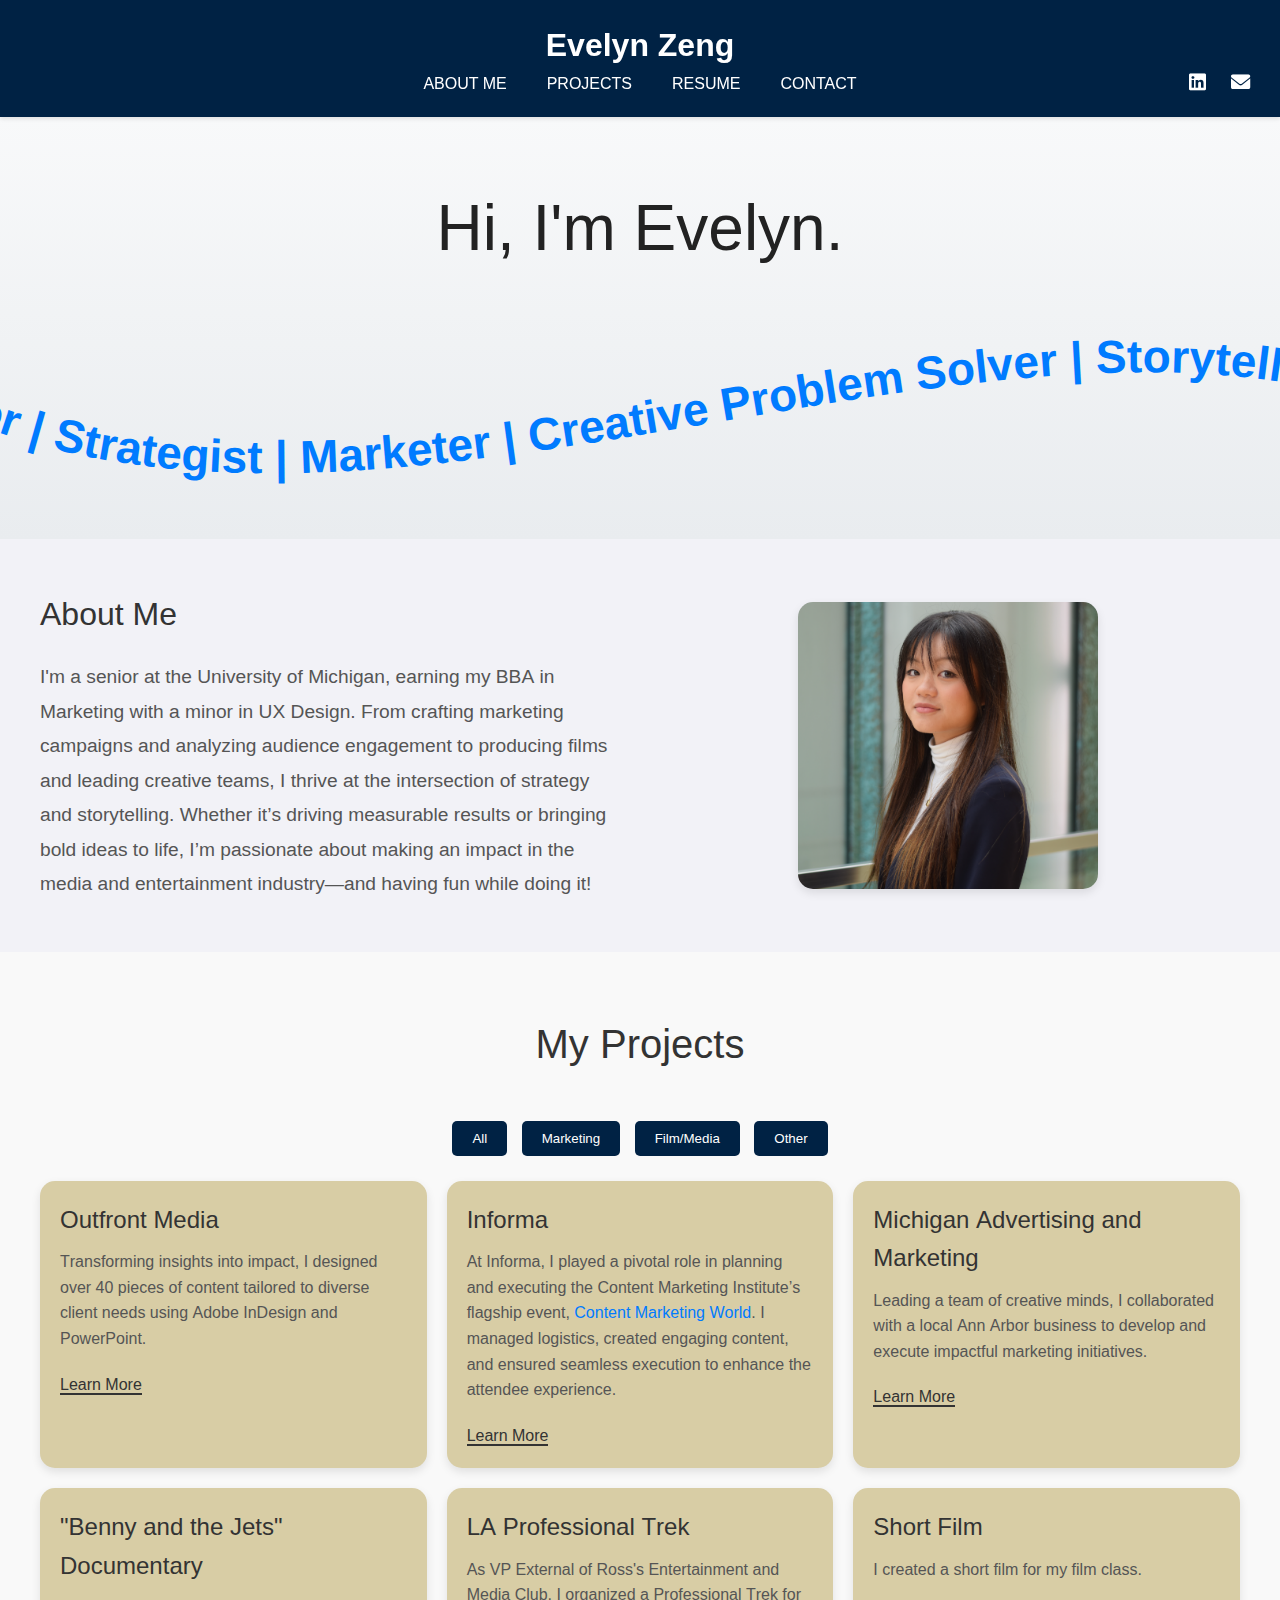
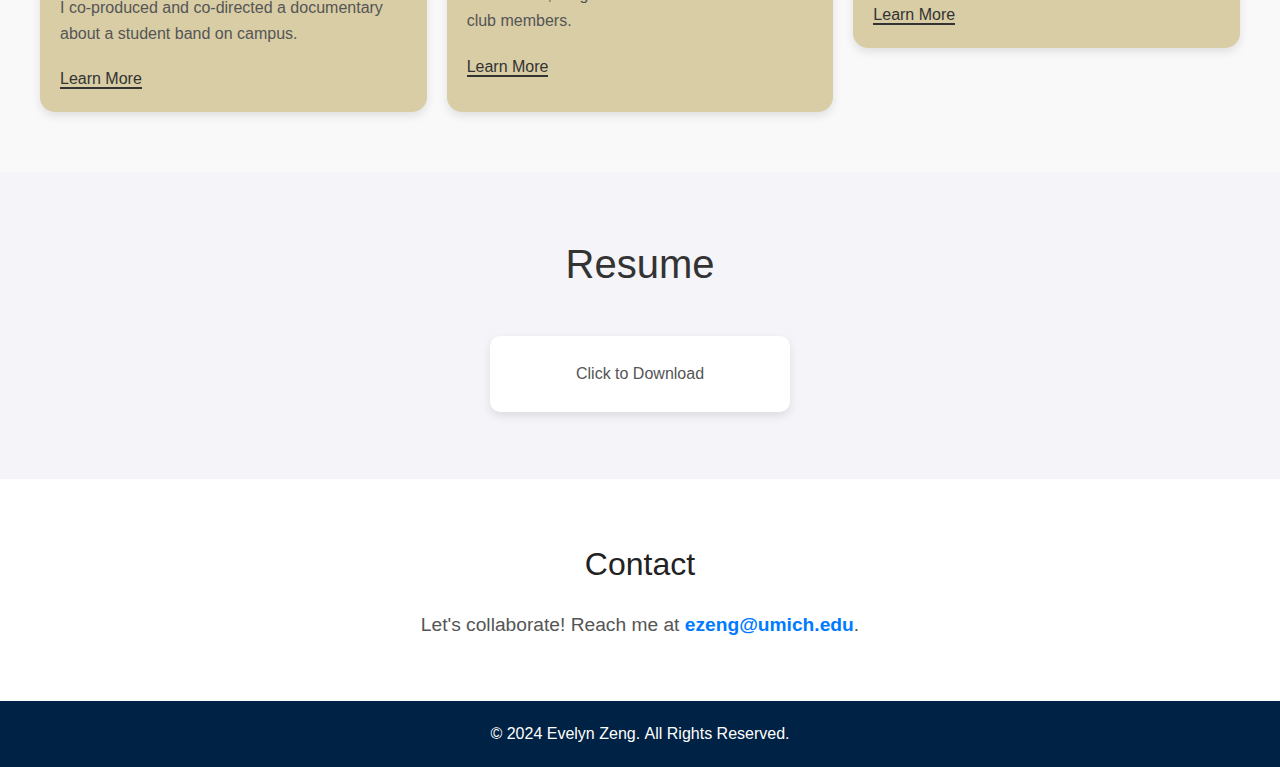
==== index.html @ fd8e6e6c "Add files via upload" ====
<!DOCTYPE html>
<html lang="en">
<head>
    <meta charset="UTF-8">
    <meta name="viewport" content="width=device-width, initial-scale=1.0">
    <title>Evelyn Zeng Portfolio</title>
    <link rel="stylesheet" href="css/html5reset.css">
    <link rel="stylesheet" href="css/style.css">
    <link rel="stylesheet" href="https://cdnjs.cloudflare.com/ajax/libs/font-awesome/6.0.0/css/all.min.css">
</head>
<body>
    <!-- Header Section -->
    <header class="site-header">
        <div class="container">
            <h1 class="logo">Evelyn Zeng</h1>
            <nav class="nav-links">
                <div class="nav-center">
                    <a href="#aboutme">About Me</a>
                    <a href="#projects">Projects</a>
                    <a href="#resume">Resume</a>
                    <a href="#contact">Contact</a>
                </div>
                <div class="nav-right">
                    <a href="https://www.linkedin.com/in/zengevelyn" target="_blank">
                        <i class="fab fa-linkedin"></i>
                    </a>
                    <a href="mailto:ezeng@umich.edu">
                        <i class="fas fa-envelope"></i>
                    </a>
                </div>
            </nav>
        </div>
    </header>

    <!-- Hero Section -->
    <section class="hero">
        <div class="container">
            <h2 class="intro-text">Hi, I'm Evelyn.  </h2>
            <h3 class="role">
                <svg class="marquee" viewBox="0 -20 500 80" xmlns="http://www.w3.org/2000/svg">
                    <path
                        id ="curve"
                        d="M-50,30 C125,120 375,-20 550,30"
                        fill="transparent"
                      
                    />
                    <text>
                        <textPath id="marquee-path" href="#curve" startOffset="0">
                            Storyteller | Strategist | Marketer | Creative Problem Solver | Storyteller | Strategist | Marketer | Creative Problem Solver | Storyteller | Strategist | Marketer | Creative Problem Solver | Storyteller | Strategist | Marketer | Creative Problem Solver
                        </textPath>
                    </text>
                </svg>
            </h3>
        </div>
    </section>

    <!-- About Me Section -->
    <section id="aboutme" class="aboutme-section">
        <div class="aboutme-container">
            <div class="aboutme-text">
                <h2>About Me</h2>
                <p> I'm a senior at the University of Michigan, earning my BBA in Marketing with a minor in UX Design. From crafting marketing campaigns and analyzing audience engagement to producing films and leading creative teams, I thrive at the intersection of strategy and storytelling. Whether it’s driving measurable results or bringing bold ideas to life, I’m passionate about making an impact in the media and entertainment industry—and having fun while doing it! </p>
        
            </div>
            <div class="aboutme-image" data-ref="mixitup-item">
                <img src="../images/ZengEvelyn_Headshot.png" alt="Evelyn Zeng headshot">
            </div>
        </div>   
    </section>
    
    

    <!-- Portfolio Section -->
    <section id="projects" class="projects-section">
        <div class="container">
            <h2 class="section-title">My Projects</h2>
            <div class="filter-controls">
                <button type="button" class="filter-btn" data-filter="all">All</button>
                <button type="button" class="filter-btn" data-filter=".marketing">Marketing</button>
                <button type="button" class="filter-btn" data-filter=".film">Film/Media</button>
                <button type="button" class="filter-btn" data-filter=".other">Other</button>
            </div>
            <div class="project-grid">
                <!-- Project 1 -->
                <div class="project-card mix marketing">
                    <h3 class="project-title">Outfront Media</h3>
                    <p class="project-description">
                        Transforming insights into impact, I designed over 40 pieces of content tailored to diverse client needs using Adobe InDesign and PowerPoint.                     </p>
                    <a href="outfront-media.html" class="learn-more">Learn More</a>
                </div>
                 <!-- Project 2 -->
                <div class="project-card mix marketing">
                    <h3 class="project-title">Informa</h3>
                    <p class="project-description">
                        At Informa, I played a pivotal role in planning and executing the Content Marketing Institute’s flagship event,  <a href="https://www.contentmarketingworld.com" target="_blank" rel="noopener noreferrer">Content Marketing World</a>. I managed logistics, created engaging content, and ensured seamless execution to enhance the attendee experience.                     </p>
                    <a href="informa.html" class="learn-more">Learn More</a>
                </div>
                <!-- Project 3 -->
                <div class="project-card mix marketing">
                    <h3 class="project-title">Michigan Advertising and Marketing</h3>
                    <p class="project-description">
                        Leading a team of creative minds, I collaborated with a local Ann Arbor business to develop and execute impactful marketing initiatives.                     </p>
                    <a href="mam.html" class="learn-more">Learn More</a>
                </div>
                    <!-- Film Project -->
                <div class="project-card mix film">
                    <h3 class="project-title">"Benny and the Jets" Documentary</h3>
                    <p class="project-description">I co-produced and co-directed a documentary about a student band on campus.</p>
                    <a href="documentary.html" class="learn-more">Learn More</a>
                </div>
                   <!-- EMC Project -->
                   <div class="project-card mix other">
                    <h3 class="project-title">LA Professional Trek</h3>
                    <p class="project-description">As VP External of Ross's Entertainment and Media Club, I organized a Professional Trek for club members.</p>
                    <a href="latrek.html" class="learn-more">Learn More</a>
                </div>
                <div>
                   <!-- Short Film Project -->
                   <div class="project-card mix film">
                    <h3 class="project-title">Short Film</h3>
                    <p class="project-description">I created a short film for my film class.</p>
                    <a href="shortfilm.html" class="learn-more">Learn More</a>
                </div>
            </div>
        </div>         
    </section>

    <!-- Resume Section -->
    <section id="resume" class="resume-section">
        <div class="container">
            <h2>Resume</h2>
            <!-- Resume Preview Button -->
            <a href="../resume/Zeng_Evelyn_Resume.pdf" download="Zeng_Evelyn_Resume.pdf" class="resume-preview">
                <div class="resume-preview-content">
                    <p>Click to Download</p>
                </div>
            </a>
        </div>
    </section>

    <!-- Contact Section -->
    <section id="contact">
        <h2>Contact</h2>
        <p>Let's collaborate! Reach me at <a href="mailto:ezeng@umich.edu">ezeng@umich.edu</a>.</p>
    </section>

    <!-- Footer -->
    <footer class="site-footer">
        <div class="container">
            <p>&copy; 2024 Evelyn Zeng. All Rights Reserved.</p>
        </div>
    </footer>


<!-- JavaScript -->
<script>
    //smooth scrolling that also offsets for sticky header//
    document.querySelectorAll('a[href^="#"]').forEach(anchor => {
        anchor.addEventListener("click", function (e) {
            e.preventDefault();
            const targetId = this.getAttribute("href").substring(1);
            const targetElement = document.getElementById(targetId);
            const offset = document.querySelector('.site-header').offsetHeight; // Header height
            const elementPosition = targetElement.getBoundingClientRect().top + window.scrollY - offset;

            window.scrollTo({
                top: elementPosition,
                behavior: "smooth",
            });
        });
    });
</script>

<script>
    // Initialize MixItUp for the headshot animation
    var mixer = mixitup('.aboutme-container', {
        animation: {
            duration: 700, // Animation duration in milliseconds
            effects: 'fade scale(0.8)', // Fade and scale animation
            easing: 'ease-in-out', // Easing effect
        },
        callbacks: {
            onMixStart: function(state, futureState) {
                // Add `mixitup-active` class to trigger CSS transitions
                document.querySelectorAll('.aboutme-image img').forEach(img => {
                    img.classList.add('mixitup-active');
                });
            },
        },
    });
</script>
<script>
    document.addEventListener("DOMContentLoaded", function () {
        // Select the image you want to animate
        const image = document.querySelector('.aboutme-image img');

        // Create an Intersection Observer
        const observer = new IntersectionObserver(
            (entries) => {
                entries.forEach((entry) => {
                    if (entry.isIntersecting) {
                        // Add the animation class when the section is visible
                        image.classList.add('mixitup-active');
                    } else {
                        // Remove the animation class when the section is not visible
                        image.classList.remove('mixitup-active');
                    }
                });
            },
            {
                threshold: 0.5, // Trigger when 50% of the section is visible
            }
        );

        // Observe the section containing the image
        const aboutMeSection = document.querySelector('.aboutme-section');
        observer.observe(aboutMeSection);
    });
</script>
<script>
    document.addEventListener("DOMContentLoaded", () => {
        const textPath = document.querySelector("#marquee-path");
        let offset = 0; // Initial startOffset value

        // Function to animate the text along the path
        function animateTextPath() {
            offset -=.2; // Increase the offset to move the text
            if (offset < -100) {
                offset = 0; // Reset offset to create a loop
            }
            textPath.setAttribute("startOffset", `${offset}%`);
            requestAnimationFrame(animateTextPath); // Keep animating
        }

        animateTextPath(); // Start the animation
    });
</script>
<script>
    document.addEventListener("DOMContentLoaded", function () {
        // Initialize MixItUp
        var container = document.querySelector('.project-grid');
        var mixer = mixitup(container, {
            selectors: {
                target: '.project-card'
            },
            animation: {
                duration: 300
            }
        });

        // Add active state to filter buttons
        const filterButtons = document.querySelectorAll('.filter-btn');
        filterButtons.forEach((button) => {
            button.addEventListener('click', function () {
                document.querySelector('.filter-btn.active')?.classList.remove('active');
                button.classList.add('active');
            });
        });
    });
</script>

<script src="js/mixitup.min.js"></script>

</body>
</html>
---- css/style.css ----
/* General Styles */
body {
    font-family:'Gill Sans', 'Gill Sans MT', Calibri, 'Trebuchet MS', sans-serif;
    margin: 0;
    padding: 0;
    line-height: 1.6;
    color: #333;
    background-color: #f9f9f9;
}

html {
    scroll-behavior: smooth;
}

h1{
    color: white;
}

h2, h3 {
    margin: 0;
    color: #222;
}

a {
    text-decoration: none;
    color: #007BFF;
}
a:hover {
    text-decoration: underline;
}

/* Container */
.container {
    max-width: 1200px;
    margin: 0 auto;
    padding: 0 20px;
}

/* Header */
.site-header {
    background-color: #002244;
    color: white;
    padding: 20px 0;
    text-align: center;
    position: sticky;
    top: 0;
    z-index: 1000;
    box-shadow: 0 2px 4px rgba(0, 0, 0, 0.1);
}
.site-header .logo {
    font-size: 2rem;
    font-weight: bold;
}
.nav-links {
    display: flex; /* Arrange navigation items in a row */
    justify-content: space-between; /* Center navigation items */
    align-items: center; /* Align items vertically */
    gap: 15px; /* Add spacing between items */
}

.nav-center {
    display: flex; /* Group the center links */
    justify-content: center; /* Center the links */
    flex: 1; /* Take up available space */
    gap: 20px; /* Add spacing between links */
}

.nav-right {
    position: absolute;
    right: 20px;
    display: flex; /* Group the right icons */
    justify-content: flex-end; /* Push icons to the far right */
    gap: 5px; /* Add spacing between icons */
}

.nav-links a {
    margin: 0 10px;
    font-size: 1rem;
    color: white; /* White text and icon color */
    text-transform: uppercase;
    text-decoration: none;
    transition: color 0.3s ease;
}

.nav-links a i {
    font-size: 1.2rem; /* Icon size */
}

.nav-links a:hover {
    color: #FFA500; /* Change color on hover */
}

/* Hero Section */
.hero {
    background: linear-gradient(to bottom, #f8f9fa, #e9ecef);
    text-align: center;
    padding: 60px 20px;
}
.hero .intro-text {
    font-size: 4rem;
    color: #222;
}

.marquee {
    font-size: 1.2rem; /* Adjust font size */
    fill: #007BFF; /* Text color */
   
}

.marquee textPath {
    animation: scroll-text cubic-bezier(0.165, 0.84, 0.44, 1) linear infinite; /* Adjust duration and speed */
}


svg {
    overflow:visible;
    width: 100%;
}


text {
    font-family: 'Gill Sans', 'Gill Sans MT', Calibri, 'Trebuchet MS', sans-serif;
    font-weight: bold;
    animation: textMove 10s linear infinite;
}




/* About Me Section */
.aboutme-section {
    background-color: #f2f2f7; /* Light background color for contrast */
    padding: 50px 20px; /* Space around the section */
}

.aboutme-container {
    display: flex; /* Flexbox layout for side-by-side alignment */
    align-items: center; /* Vertically align text and image */
    justify-content: space-between; /* Space between text and image */
    max-width: 1200px; /* Set max width for the section */
    margin: 0 auto; /* Center the container */
    gap: 30px; /* Add spacing between the text and image */
}

.aboutme-text {
    flex: 1; /* Allow the text content to take up half of the space */
    max-width: 600px; /* Prevent text from stretching too wide */
}

.aboutme-text h2 {
    font-size: 2rem;
    color: #333;
    margin-bottom: 20px;
}

.aboutme-text p {
    font-size: 1.2rem;
    color: #555;
    line-height: 1.8;
    font-kerning: none;
}

.aboutme-image {
    flex: 1; /* Allow the image to take up the other half of the space */
    display: flex;
    justify-content: center; /* Center the image horizontally */
}

.aboutme-image img {
    width: 300px; /* Adjust the size of the image */
    height: auto; /* Maintain aspect ratio */
    border-radius: 15px; /* Add rounded corners to the image */
    box-shadow: 0 4px 10px rgba(0, 0, 0, 0.1); /* Subtle shadow for depth */
    opacity: 0; /* Initially hidden */
    transform: scale(0.8); /* Initially smaller */
    transition: opacity 0.7s ease, transform 0.7s ease; /* Smooth animation */
}

.aboutme-image img.mixitup-active {
    opacity: 1; /* Fully visible */
    transform: scale(1); /* Restore to original size */
}

/* Portfolio Section */
.projects-section {
    background-color: #f9f9f9; /* Light background */
    padding: 60px 20px;
}

.container {
    max-width: 1200px;
    margin: 0 auto;
    text-align: center;
}

.section-title {
    font-size: 2.5rem;
    color: #333;
    margin-bottom: 40px;
}

.project-grid {
    display: grid;
    grid-template-columns: repeat(auto-fit, minmax(300px, 1fr)); /* Responsive grid layout */
    gap: 20px;
    justify-content: center;
}

.project-card {
    background-color: #d8cda5; /* Match the card's background color */
    border-radius: 15px;
    padding: 20px;
    box-shadow: 0 4px 10px rgba(0, 0, 0, 0.1);
    text-align: left;
    transition: transform 0.3s, box-shadow 0.3s;
    font-kerning: none;
}

.project-card:hover {
    transform: translateY(-5px); /* Subtle lift effect on hover */
    box-shadow: 0 8px 20px rgba(0, 0, 0, 0.15);
}

.project-title {
    font-size: 1.5rem;
    color: #333;
    margin-bottom: 10px;
}

.project-description {
    font-size: 1rem;
    color: #555;
    line-height: 1.6;
    margin-bottom: 20px;
}

/* Project Page Styling */
.project-page {
    max-width: 1200px;
    margin: 0 auto;
    padding: 20px;
    font-family: 'Gill Sans', 'Gill Sans MT', Calibri, 'Trebuchet MS', sans-serif;
}

.project-highlight h2 {
    text-align: center;
    font-size: 2rem;
    margin-bottom: 20px;
    color: #333;
}

.project-visual img {
    width: 80%; /* Start with a relative width for mobile devices */
    height: auto; /* Maintain aspect ratio */
    margin: 0 auto; /* Center the logo */
    display: block;
}

@media (min-width: 768px) {
    .project-visual img{
        width: 60%; /* Adjust for tablets */
    }
}

@media (min-width: 1024px) {
    .project-visual img {
        width: 40%; /* Adjust for larger screens */
    }
}

.project-details {
    display: flex;
    justify-content: space-around;
    gap: 30px;
    text-align: center;
    margin-top: 20px;
}

.project-details div {
    flex: 1;
}

.project-details h3 {
    font-size: 1.2rem;
    margin-bottom: 10px;
    color: #555;
}

.project-details p,
.project-details ul {
    font-size: 1rem;
    color: #333;
}

.project-details ul {
    list-style: none;
    padding: 0;
}

.project-details li {
    margin-bottom: 10px;
}

.back-to-projects {
    display: block;
    text-align: center;
    margin: 30px auto;
    text-decoration: none;
    color: #007BFF;
    font-size: 1.2rem;
    border: 1px solid #007BFF;
    padding: 10px 20px;
    border-radius: 5px;
    transition: background-color 0.3s, color 0.3s;
}

.back-to-projects:hover {
    background-color: #007BFF;
    color: #fff;
}


.learn-more {
    font-size: 1rem;
    color: #333;
    text-decoration: none;
    border-bottom: 2px solid #333; /* Underline effect */
    transition: color 0.3s, border-bottom 0.3s;
}

.learn-more:hover {
    color: #555;
    border-bottom: 2px solid #555; /* Darken underline on hover */
}

/* Filter Buttons */
.filter-controls {
    text-align: center;
    margin-bottom: 20px;
}

.filter-btn {
    padding: 10px 20px;
    margin: 5px;
    border: none;
    background-color: #002244;
    color: white;
    cursor: pointer;
    border-radius: 5px;
    transition: background-color 0.3s ease;
}

.filter-btn:hover {
    background-color: #ffa500;
}

.filter-btn.active {
    background-color: #ffa500;
    color: black;
}


/* Resume Section */
.resume-section {
    background-color: #f4f4f9; /* Light background for contrast */
    padding: 60px 20px;
    text-align: center;
}

.resume-section h2 {
    font-size: 2.5rem;
    color: #333;
    margin-bottom: 40px;
}

.resume-preview {
    display: inline-block;
    text-decoration: none;
    color: inherit; /* Inherit text color */
    border-radius: 10px; /* Rounded corners */
    box-shadow: 0 4px 10px rgba(0, 0, 0, 0.1); /* Subtle shadow */
    overflow: hidden;
    transition: transform 0.3s, box-shadow 0.3s;
    background-color: #fff; /* White background for the preview */
    width: 300px; /* Fixed width for the card */
    cursor: pointer;
}

.resume-preview:hover {
    transform: translateY(-5px); /* Lift effect on hover */
    box-shadow: 0 8px 20px rgba(0, 0, 0, 0.2); /* Deepen shadow on hover */
}

.resume-preview-content {
    padding: 20px;
    text-align: left; /* Align text to the left */
}

.resume-preview-content p {
    font-size: 1rem;
    color: #555;
    line-height: 1.6;
    margin: 5px 0;
    text-align: center;
}

/* Contact Section */
#contact {
    background: #fff;
    padding: 60px 20px;
    text-align: center;
}
#contact h2 {
    font-size: 2rem;
    margin-bottom: 20px;
}
#contact p {
    font-size: 1.2rem;
    color: #555;
}
#contact a {
    color: #007BFF;
    font-weight: bold;
}

/* Footer */
.site-footer {
    background: #002244;
    color: white;
    padding: 20px 0;
    text-align: center;
}
.site-footer p {
    margin: 0;
    font-kerning: none;
   
}
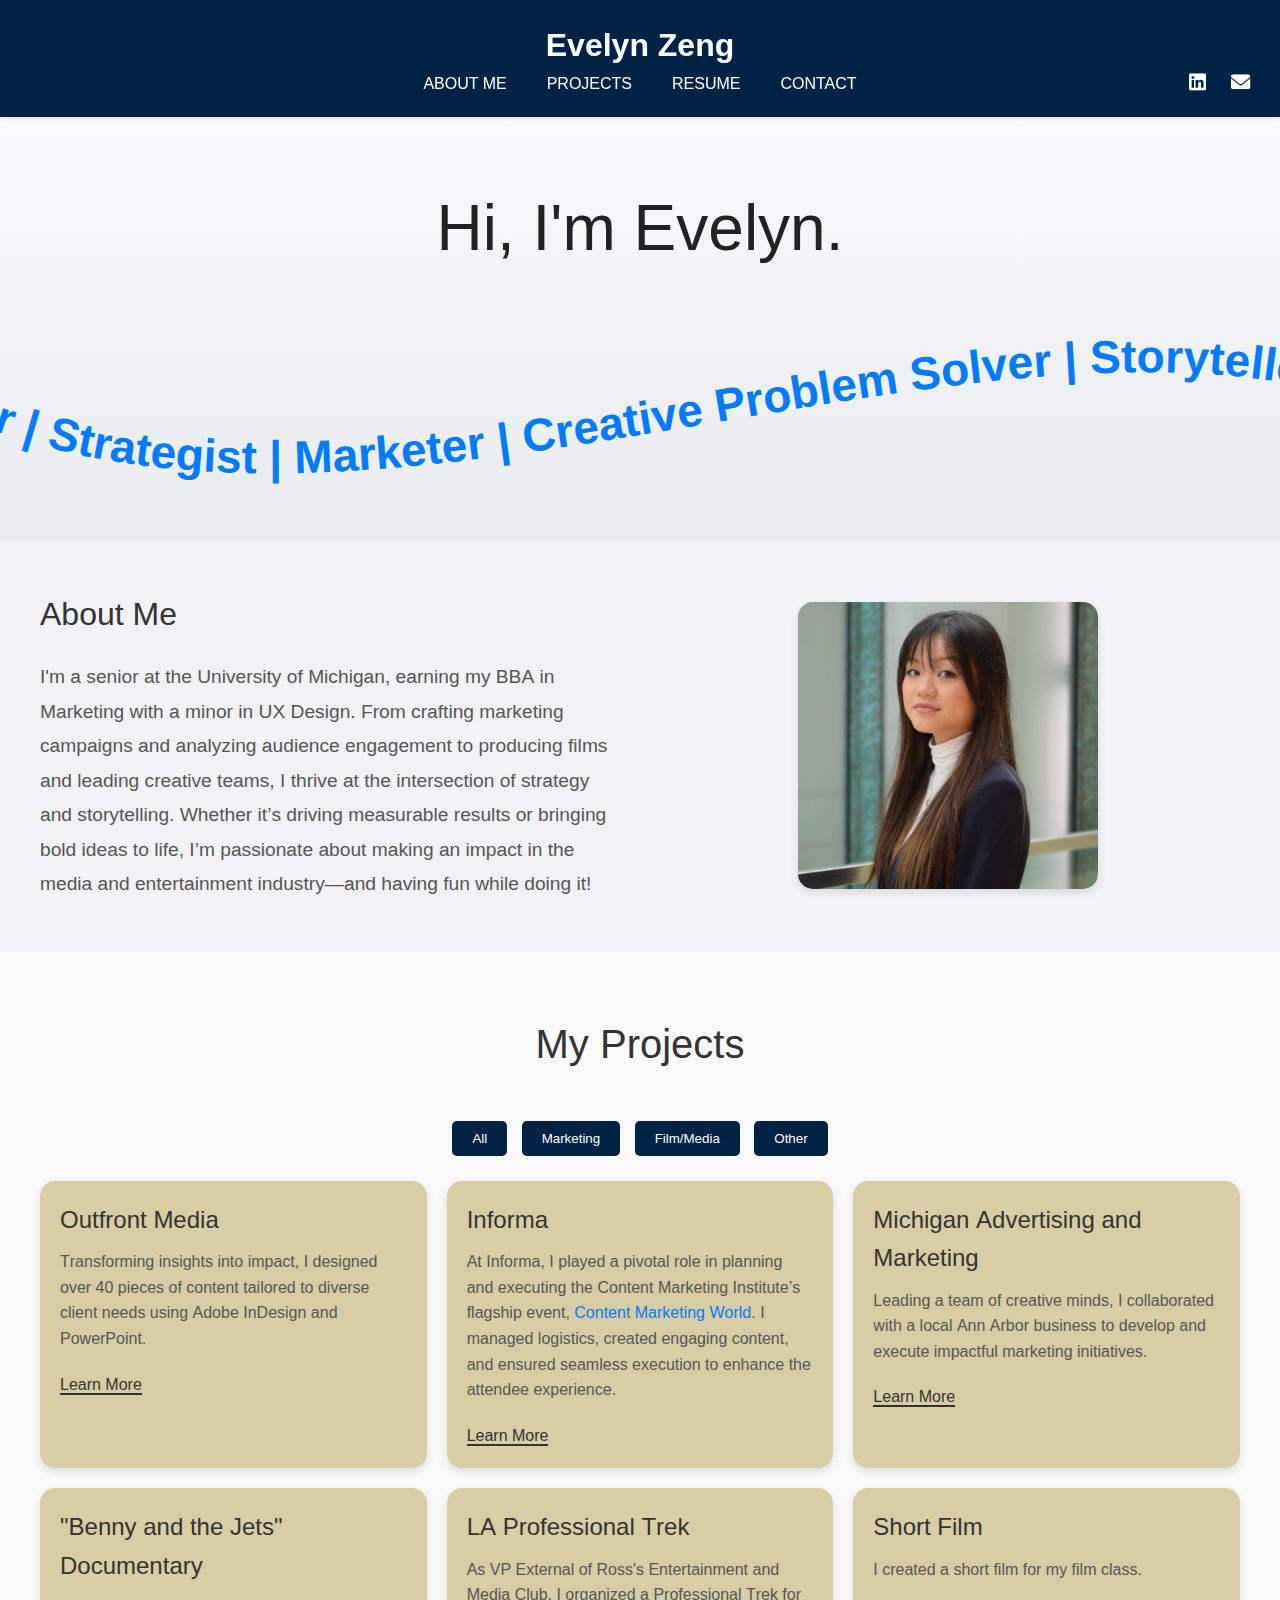
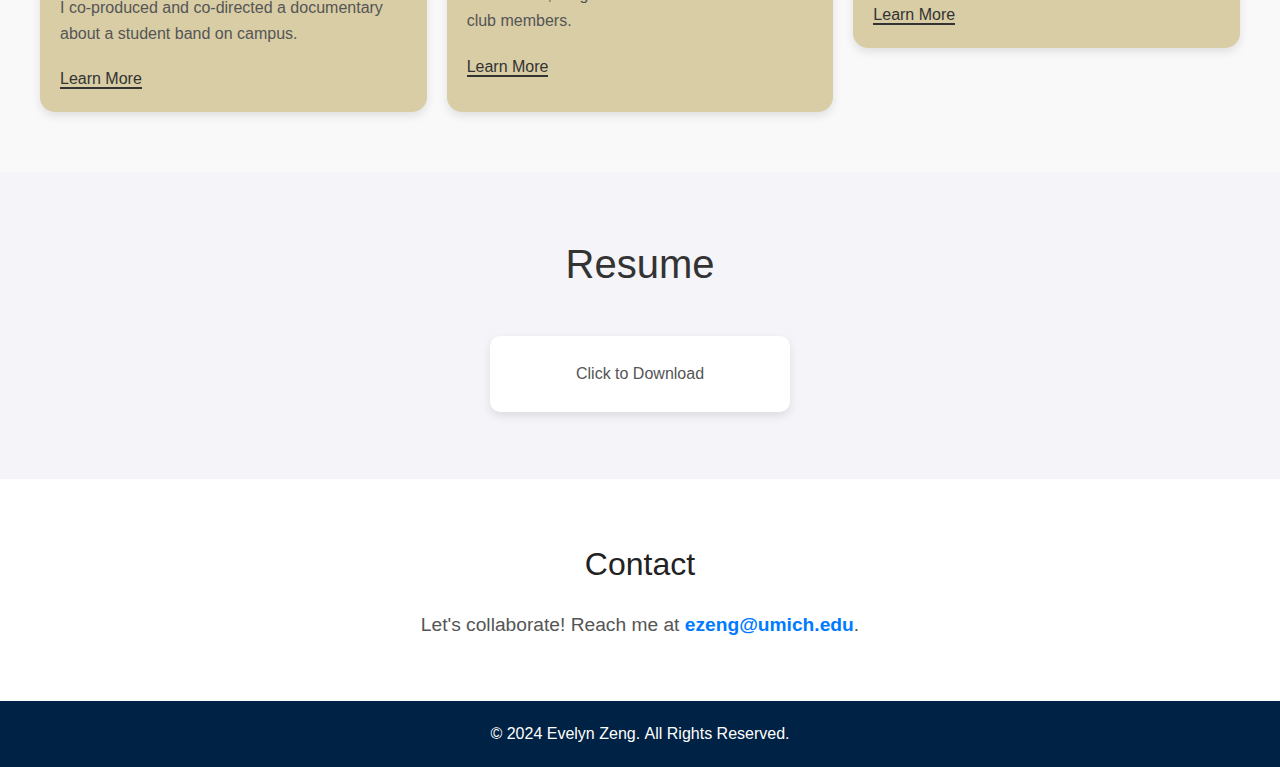
==== commit 422dbd6c: "Update index.html" ====
--- a/index.html
+++ b/index.html
@@ -63,7 +63,7 @@
         
             </div>
             <div class="aboutme-image" data-ref="mixitup-item">
-                <img src="../images/ZengEvelyn_Headshot.png" alt="Evelyn Zeng headshot">
+                <img src="images/ZengEvelyn_Headshot.png" alt="Evelyn Zeng headshot">
             </div>
         </div>   
     </section>
@@ -130,7 +130,7 @@
         <div class="container">
             <h2>Resume</h2>
             <!-- Resume Preview Button -->
-            <a href="../resume/Zeng_Evelyn_Resume.pdf" download="Zeng_Evelyn_Resume.pdf" class="resume-preview">
+            <a href="resume/Zeng_Evelyn_Resume.pdf" download="Zeng_Evelyn_Resume.pdf" class="resume-preview">
                 <div class="resume-preview-content">
                     <p>Click to Download</p>
                 </div>
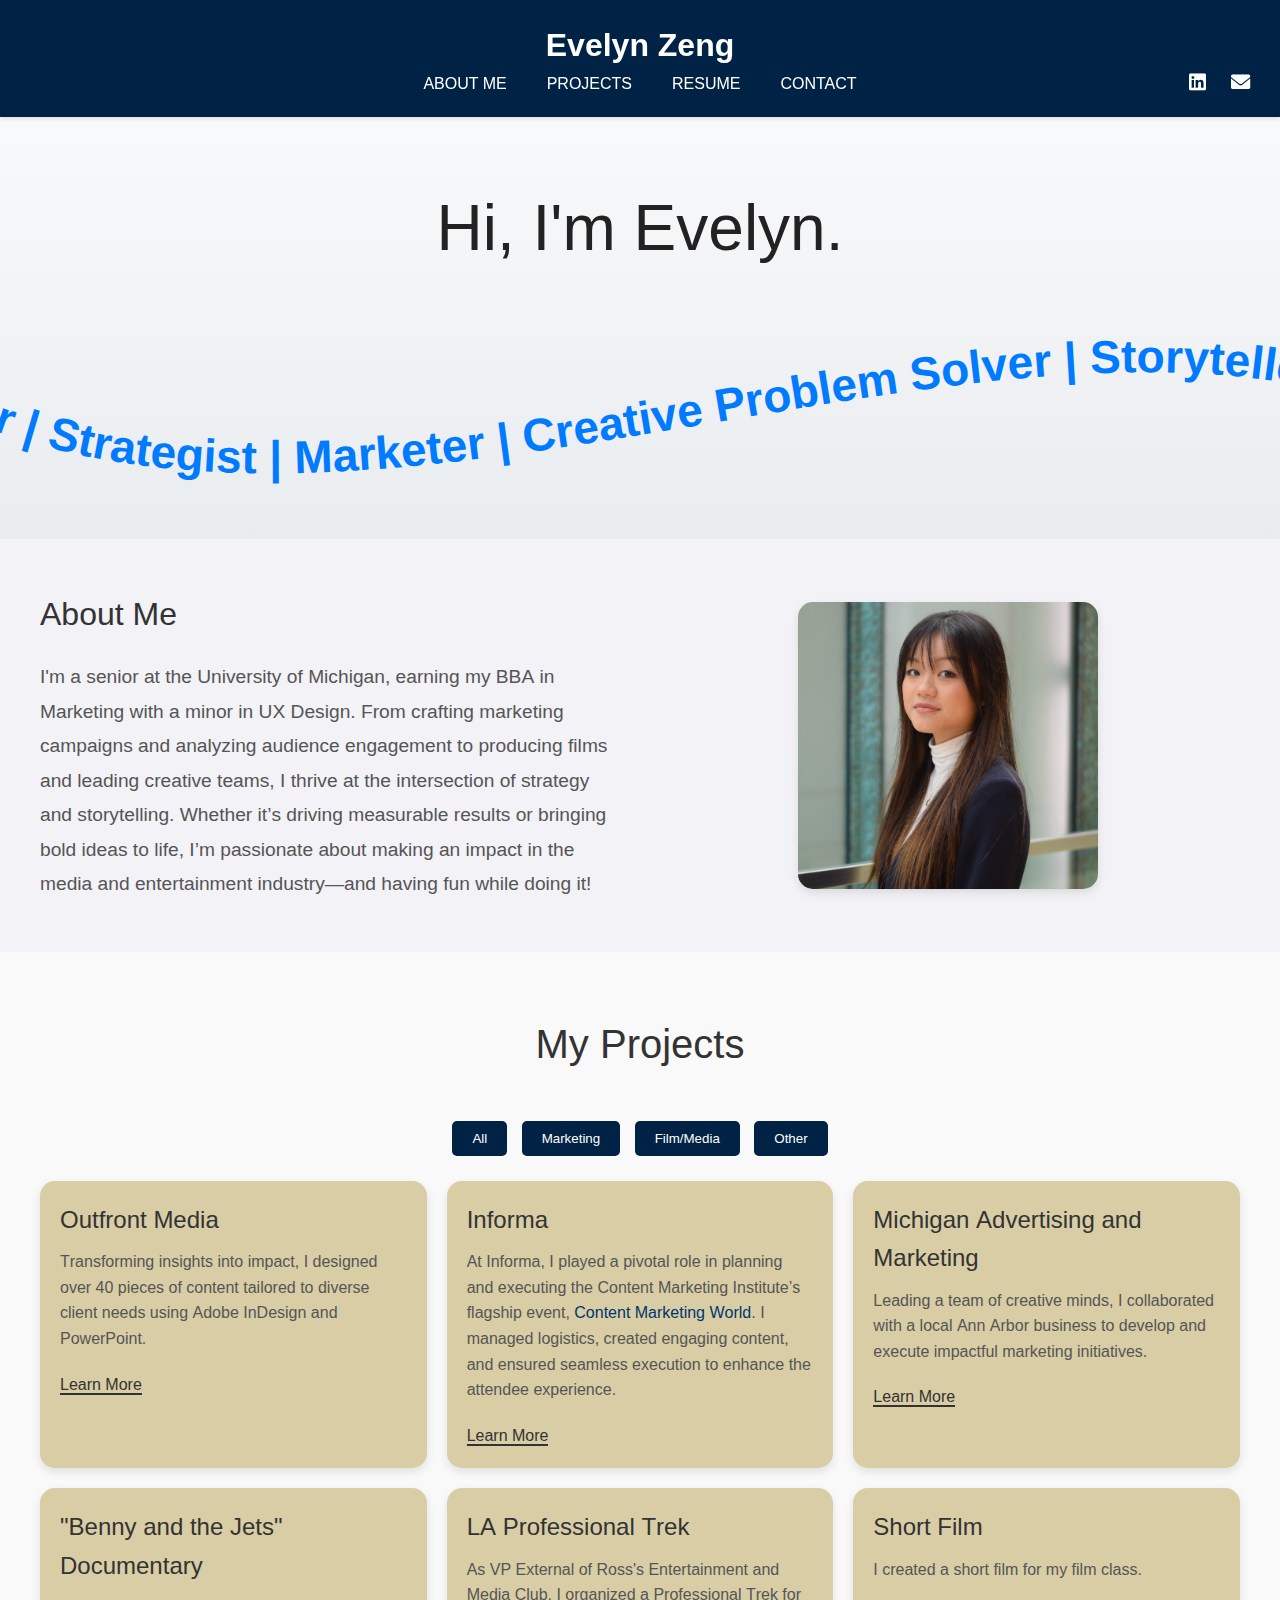
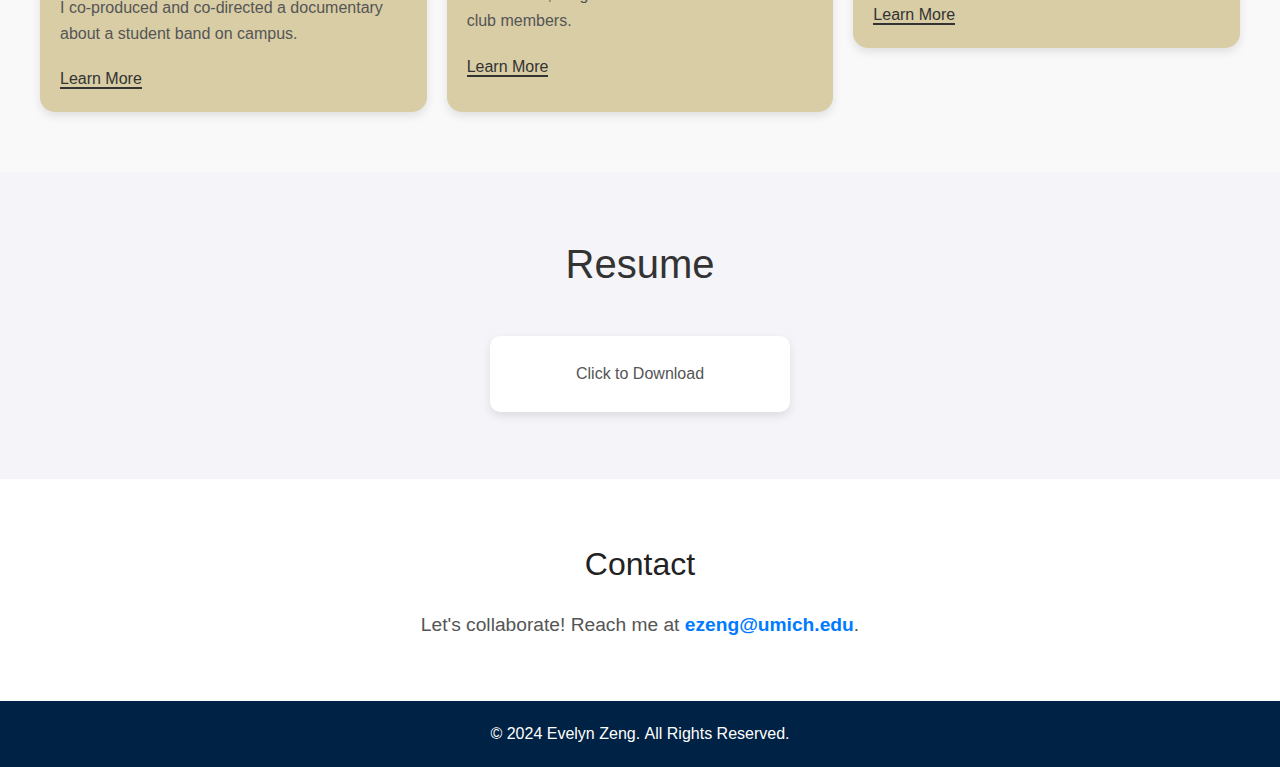
==== commit fd3f94fb: "Add files via upload" ====
--- a/index.html
+++ b/index.html
@@ -23,9 +23,11 @@
                 <div class="nav-right">
                     <a href="https://www.linkedin.com/in/zengevelyn" target="_blank">
                         <i class="fab fa-linkedin"></i>
+                        <span class="sr-only">LinkedIn Profile</span>
                     </a>
                     <a href="mailto:ezeng@umich.edu">
                         <i class="fas fa-envelope"></i>
+                        <span class="sr-only">Email Evelyn</span>
                     </a>
                 </div>
             </nav>
--- a/css/style.css
+++ b/css/style.css
@@ -23,7 +23,7 @@
 
 a {
     text-decoration: none;
-    color: #007BFF;
+    color: #00356d;
 }
 a:hover {
     text-decoration: underline;
